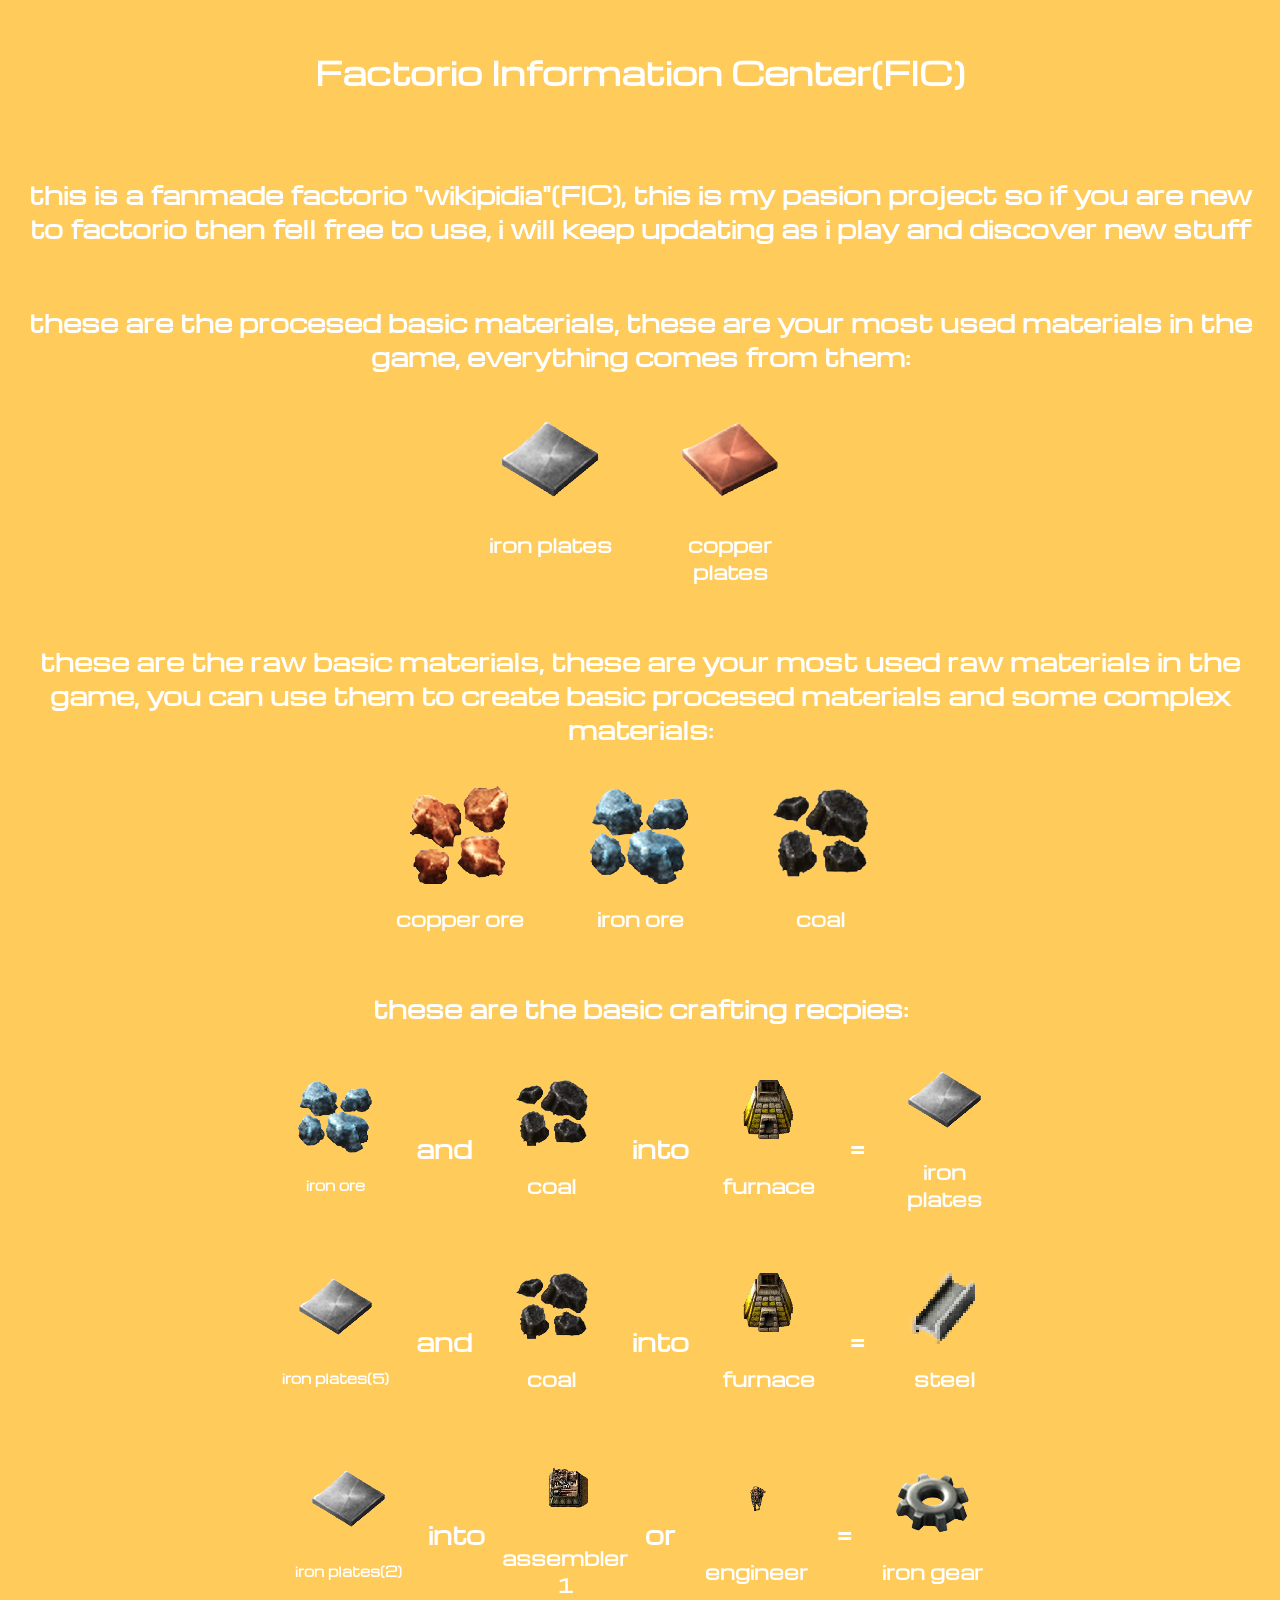
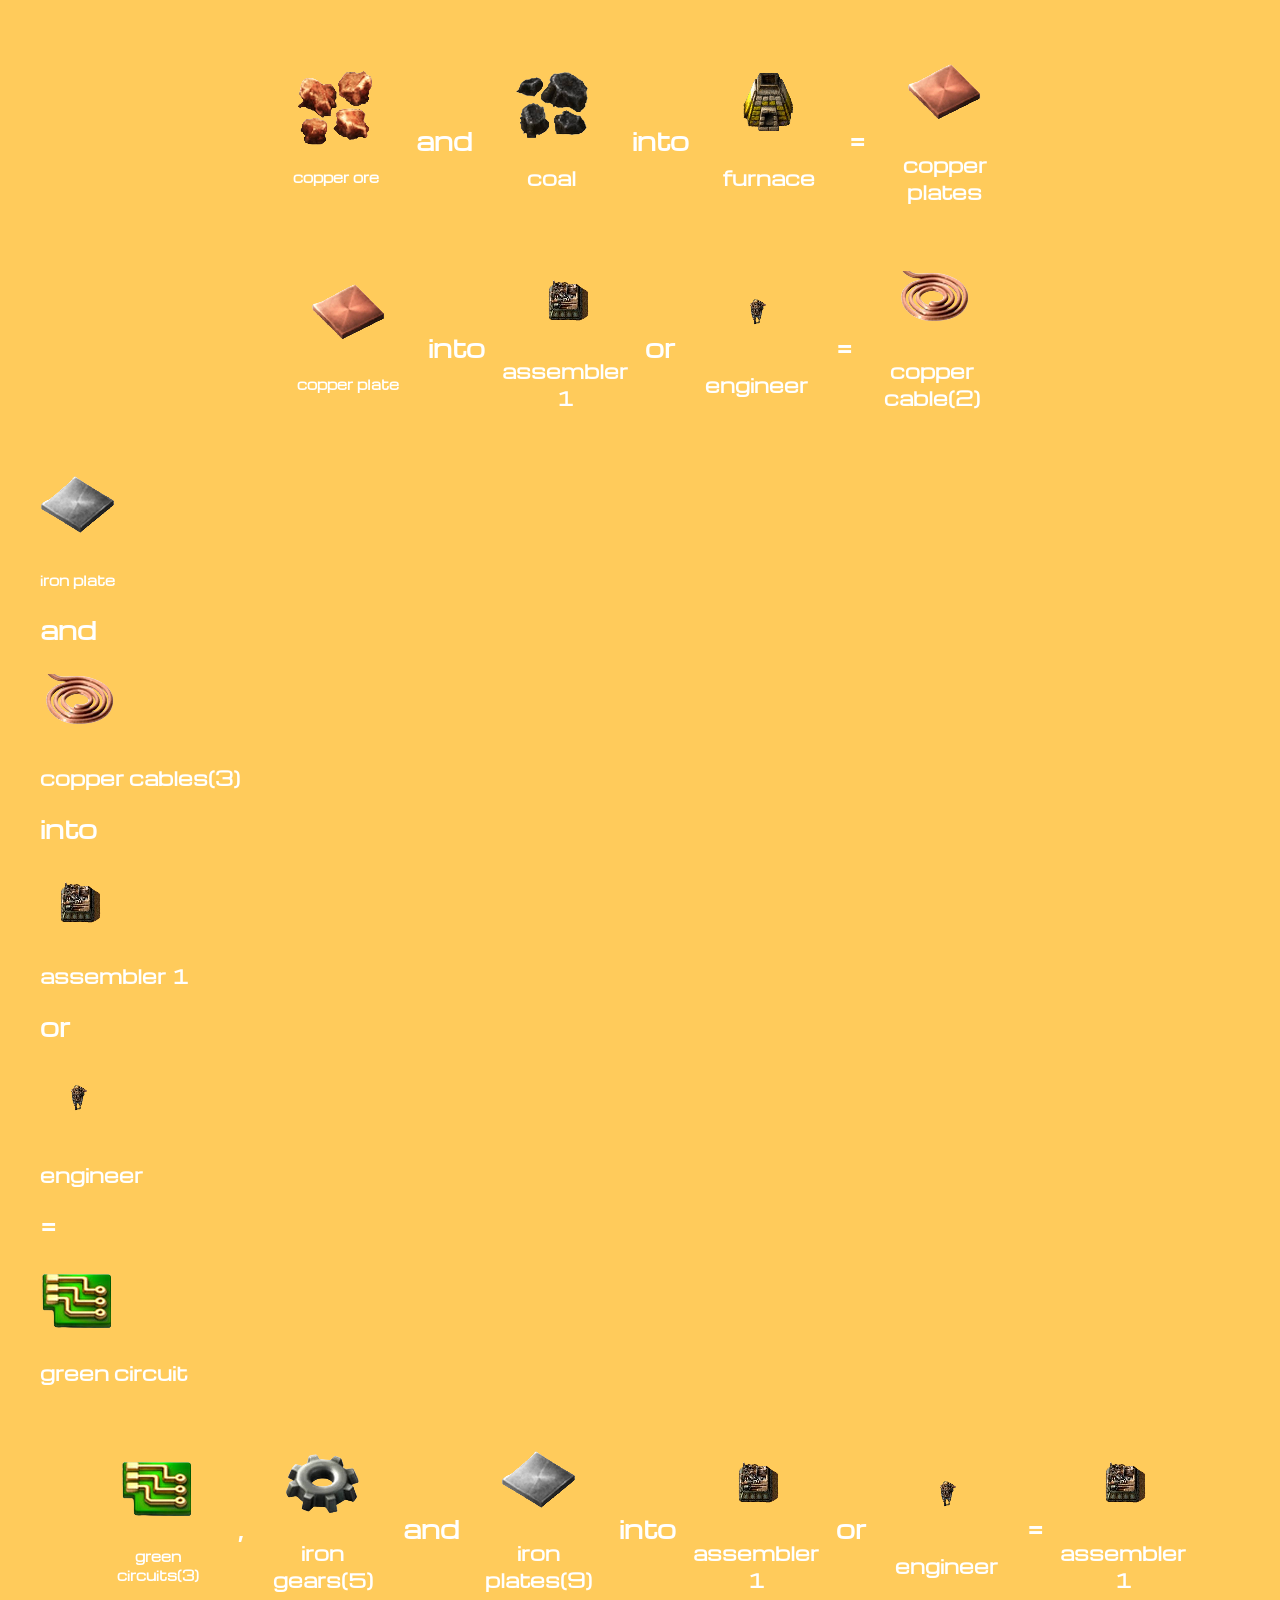
==== index.html @ 9cfd63c2 "V0.1.0 website launch" ====
<!DOCTYPE html>
<html lang="en">
<head>

    <link rel="preconnect" href="https://fonts.googleapis.com">
    <link rel="preconnect" href="https://fonts.gstatic.com" crossorigin>
    <link href="https://fonts.googleapis.com/css2?family=Limelight&family=Michroma&display=swap" rel="stylesheet">

    <meta charset="UTF-8">
    <meta http-equiv="X-UA-Compatible" content="IE=edge">
    <meta name="viewport" content="width=device-width, initial-scale=1.0">
    <title>Factorio Information Center</title>
    <link rel="stylesheet" href="fonts.css">
    <link rel="stylesheet" href="style.css">
</head>
<body class="body">
    <div class="title-wrapper">
        <h1 class="text">Factorio Information Center(FIC)</h1>
    </div>
    <div class="short-description-wrapper">
        <h2 class="text">this is a fanmade factorio "wikipidia"(FIC), this is my pasion project so if you are new to factorio then fell free to use, i will keep updating as i play and discover new stuff</h2>
    </div>

    <div class="the-procesd-basic-resourses-wrapper">
        <h2 class="text-centered">these are the procesed basic materials, these are your most used materials in the game, everything comes from them:</h2>
    </div>

    <div class="procesed-basic-resourses">

        <div class="iron-plate">
            <img src="iron-plate.png" alt="iron-plate" class="image">
            <h3 class="text">iron plates</h3>
        </div>

        <div class="copper-plate">
            <img src="copper-plate.png" alt="copper-plate" class="image">
            <h3 class="text">copper plates</h3>
        </div>
    </div>

    <div class="the-raw-basic-resourses-wrapper">
        <h2 class="text-centered">these are the raw basic materials, these are your most used raw materials in the game, you can use them to create basic procesed materials and some complex materials:</h2>
    </div>

    <div class="raw-basic-resourses">

        <div class="copper-ore">
            <img src="copper-ore.png" alt="copper-ore" class="image">
            <h3 class="text">copper ore</h3>
        </div>

        <div class="iron-ore">
            <img src="iron-ore.png" alt="iron-ore" class="image">
            <h3 class="text">iron ore</h3>
        </div>

        <div class="coal">
            <img src="coal.png" alt="coal" class="image">
            <h3 class="text">coal</h3>
        </div>
    </div>

    <h2 class="text-centered"> these are the basic crafting recpies:</h2>

    <div class="basic-crafting-recepies">

        <div class="iron-plates-recepie">

            <div class="iron-ore">
                <img src="iron-ore.png" alt="iron-ore" class="image-for-crafting">
                <h5 class="text">iron ore</h5>
            </div>

            <h2 class="text">and</h2>

            <div class="coal">
                <img src="coal.png" alt="coal" class="image-for-crafting">
                <h3 class="text">coal</h3>
            </div>

            <h2 class="text">into</h2>

            <div class="furnace">
                <img src="furnace.png" alt="furnace" class="image-for-crafting">
                <h3 class="text">furnace</h3>
            </div>

            <h2 class="text">=</h2>

            <div class="iron-plate">
                <img src="iron-plate.png" alt="iron-plate" class="image-for-crafting">
                <h3 class="text">iron plates</h3>
            </div>

        </div>

        <div class="steel-recepie">

            <div class="iron-plates">
                <img src="iron-plate.png" alt="iron-plates" class="image-for-crafting">
                <h5 class="text">iron plates(5)</h5>
            </div>

            <h2 class="text">and</h2>

            <div class="coal">
                <img src="coal.png" alt="coal" class="image-for-crafting">
                <h3 class="text">coal</h3>
            </div>

            <h2 class="text">into</h2>

            <div class="furnace">
                <img src="furnace.png" alt="furnace" class="image-for-crafting">
                <h3 class="text">furnace</h3>
            </div>

            <h2 class="text">=</h2>

            <div class="steel">
                <img src="Steel.png" alt="steel" class="image-for-crafting">
                <h3 class="text">steel</h3>
            </div>

        </div>

        <div class="iron-gears-recepie">

            <div class="iron-plates">
                <img src="iron-plate.png" alt="iron-plates" class="image-for-crafting">
                <h5 class="text">iron plates(2)</h5>
            </div>

            <h2 class="text">into</h2>

            <div class="assembler_1">
                <img src="assembler_1.png" alt="assembler_1" class="image-for-crafting">
                <h3 class="text">assembler 1</h3>
            </div>

            <h2 class="text">or</h2>

            <div class="engineer">
                <img src="engineer.png" alt="engineer" class="image-for-crafting">
                <h3 class="text">engineer</h3>
            </div>
            

            <h2 class="text">=</h2>

            <div class="iron-gears">
                <img src="iron_gear.png" alt="iron-gears" class="image-for-crafting">
                <h3 class="text">iron gear</h3>
            </div>

        </div>

        <div class="copper-plates-recepie">

            <div class="copper-ore">
                <img src="copper-ore.png" alt="copper-ore" class="image-for-crafting">
                <h5 class="text">copper ore</h5>
            </div>

            <h2 class="text">and</h2>

            <div class="coal">
                <img src="coal.png" alt="coal" class="image-for-crafting">
                <h3 class="text">coal</h3>
            </div>

            <h2 class="text">into</h2>

            <div class="furnace">
                <img src="furnace.png" alt="furnace" class="image-for-crafting">
                <h3 class="text">furnace</h3>
            </div>

            <h2 class="text">=</h2>

            <div class="copper-plate">
                <img src="copper-plate.png" alt="copper-plate" class="image-for-crafting">
                <h3 class="text">copper plates</h3>
            </div>

        </div>

        <div class="copper-cable-recepie">

            <div class="copper-plate">
                <img src="copper-plate.png" alt="copper-plate" class="image-for-crafting">
                <h5 class="text">copper plate</h5>
            </div>

            <h2 class="text">into</h2>

            <div class="assembler_1">
                <img src="assembler_1.png" alt="assembler_1" class="image-for-crafting">
                <h3 class="text">assembler 1</h3>
            </div>

            <h2 class="text">or</h2>

            <div class="engineer">
                <img src="engineer.png" alt="engineer" class="image-for-crafting">
                <h3 class="text">engineer</h3>
            </div>
            

            <h2 class="text">=</h2>

            <div class="coper-cable">
                <img src="copper cable.png" alt="copper-cable" class="image-for-crafting">
                <h3 class="text">copper cable(2)</h3>
            </div>

        </div>

        <div class="green-circuit-recepie">

            <div class="iron-plates">
                <img src="iron-plate.png" alt="iron-plate" class="image-for-crafting">
                <h5 class="text">iron plate</h5>
            </div>

            <h2 class="text">and</h2>

            <div class="copper-cable">
                <img src="copper cable.png" alt="copper-cable" class="image-for-crafting">
                <h3 class="text">copper cables(3)</h3>
            </div>

            <h2 class="text">into</h2>

            <div class="assembler_1">
                <img src="assembler_1.png" alt="assembler_1" class="image-for-crafting">
                <h3 class="text">assembler 1</h3>
            </div>

            <h2 class="text">or</h2>

            <div class="engineer">
                <img src="engineer.png" alt="engineer" class="image-for-crafting">
                <h3 class="text">engineer</h3>
            </div>
            

            <h2 class="text">=</h2>

            <div class="green-circuits">
                <img src="green-circuits.png" alt="green-circuits" class="image-for-crafting">
                <h3 class="text">green circuit</h3>
            </div>

        </div>

        <div class="assembler-recepie">

            <div class="green-circuits">
                <img src="green-circuits.png" alt="green-circuits" class="image-for-crafting">
                <h5 class="text">green circuits(3)</h5>
            </div>

            <h2 class="text">,</h2>

            <div class="iron-gears">
                <img src="iron_gear.png" alt="iron gears" class="image-for-crafting">
                <h3 class="text">iron gears(5)</h3>
            </div>

            <h2 class="text">and</h2>

            <div class="iron-plates">
                <img src="iron-plate.png" alt="iron lates" class="image-for-crafting">
                <h3 class="text">iron plates(9)</h3>
            </div>

            <h2 class="text">into</h2>

            <div class="assembler_1">
                <img src="assembler_1.png" alt="assembler_1" class="image-for-crafting">
                <h3 class="text">assembler 1</h3>
            </div>

            <h2 class="text">or</h2>

            <div class="engineer">
                <img src="engineer.png" alt="engineer" class="image-for-crafting">
                <h3 class="text">engineer</h3>
            </div>
            
            <h2 class="text">=</h2>

            <div class="assembler_1">
                <img src="assembler_1.png" alt="assembler_1" class="image-for-crafting">
                <h3 class="text">assembler 1</h3>
            </div>

        </div>

    </div>
    



    <script src="script.js"></script>
</body>
</html>
<!--    template for image and text
        <div class="">
        <img src="images/.png" alt="" class="image">
        <h3 class="text"></h3>
        </div>

        template for recepie: 
                <div class="-recepie">

            <div class="">
                <img src="" alt="" class="image-for-crafting">
                <h5 class="text"></h5>
            </div>

            <h2 class="text">and</h2>

            <div class="">
                <img src=".png" alt="" class="image-for-crafting">
                <h3 class="text"></h3>
            </div>

            <h2 class="text">into</h2>

            <div class="assembler_1">
                <img src="assembler_1.png" alt="assembler_1" class="image-for-crafting">
                <h3 class="text">assembler 1</h3>
            </div>

            <h2 class="text">or</h2>

            <div class="engineer">
                <img src="engineer.png" alt="engineer" class="image-for-crafting">
                <h3 class="text">engineer</h3>
            </div>
            

            <h2 class="text">=</h2>

            <div class="">
                <img src="" alt="" class="image-for-crafting">
                <h3 class="text"></h3>
            </div>

        </div>
-->


<!--

    for later use:

-->
---- fonts.css ----
.limelight-regular {
    font-family: "Limelight", sans-serif;
    font-weight: 400;
    font-style: normal;
}

.michroma-regular {
    font-family: "Michroma", sans-serif;
    font-weight: 400;
    font-style: normal;
}
---- style.css ----
.body {
    background-color: rgb(255, 203, 91);
    font-family: "Michroma", sans-serif;
}

.text {
    color: white;
}

.text-centered {
    padding: 20px;
    text-align: center;
    margin: 0 auto;
    color: white;
}

.arrow {
    color: white;
}

.title-wrapper {
    padding: 20px;
    text-align: center;
    margin: 0 auto;
}

.short-description-wrapper {
    padding: 20px;
    text-align: center;
    margin: 0 auto;
}

.the-beginings-wrapper {
    padding: 20px;
    text-align: center;
    margin: 0 auto;
}

.procesed-basic-resourses {
    display: flex;      
    flex-wrap: wrap;     
    justify-content: center; 
    gap: 30px;            
    padding: 20px;
    max-width: 1200px;     
    margin: 0 auto;       
}

.procesed-basic-resourses > div {
    display: flex;
    flex-direction: column; 
    align-items: center;  
    text-align: center;   
    width: 150px;           
}

.raw-basic-resourses {
    display: flex;      
    flex-wrap: wrap;     
    justify-content: center; 
    gap: 30px;            
    padding: 20px;
    max-width: 1200px;     
    margin: 0 auto;       
}

.raw-basic-resourses > div {
    display: flex;
    flex-direction: column; 
    align-items: center;  
    text-align: center;   
    width: 150px;           
}

.basic-crafting-recepies {
    display: flex;      
    flex-direction: column;  
    gap: 40px;              
    padding: 20px;
    max-width: 1200px;     
    margin: 0 auto; 
}

.iron-plates-recepie, 
.steel-recepie,
.assembler-recepie,
.copper-plates-recepie,
.iron-gears-recepie,
.copper-cable-recepie {
    display: flex;
    flex-direction: row;  
    flex-wrap: wrap;       
    align-items: center;
    justify-content: center;
    gap: 20px;
    width: 100%;            
}

.iron-plates-recepie > div,
.steel-recepie > div,
.assembler-recepie > div,
.copper-plates-recepie  > div,
.iron-gears-recepie > div,
.copper-cable-recepie > div {
    display: flex;
    flex-direction: column; 
    align-items: center;    
    text-align: center;   
    width: 120px;           
}

.image {
    width: 100px;
    height: 100px;
    object-fit: contain;
    image-rendering: pixelated; 
    image-rendering: crisp-edges; 
}

.image-for-crafting {
    width: 75px;
    height: 75px;
    object-fit: contain;
    image-rendering: pixelated; 
    image-rendering: crisp-edges; 
}
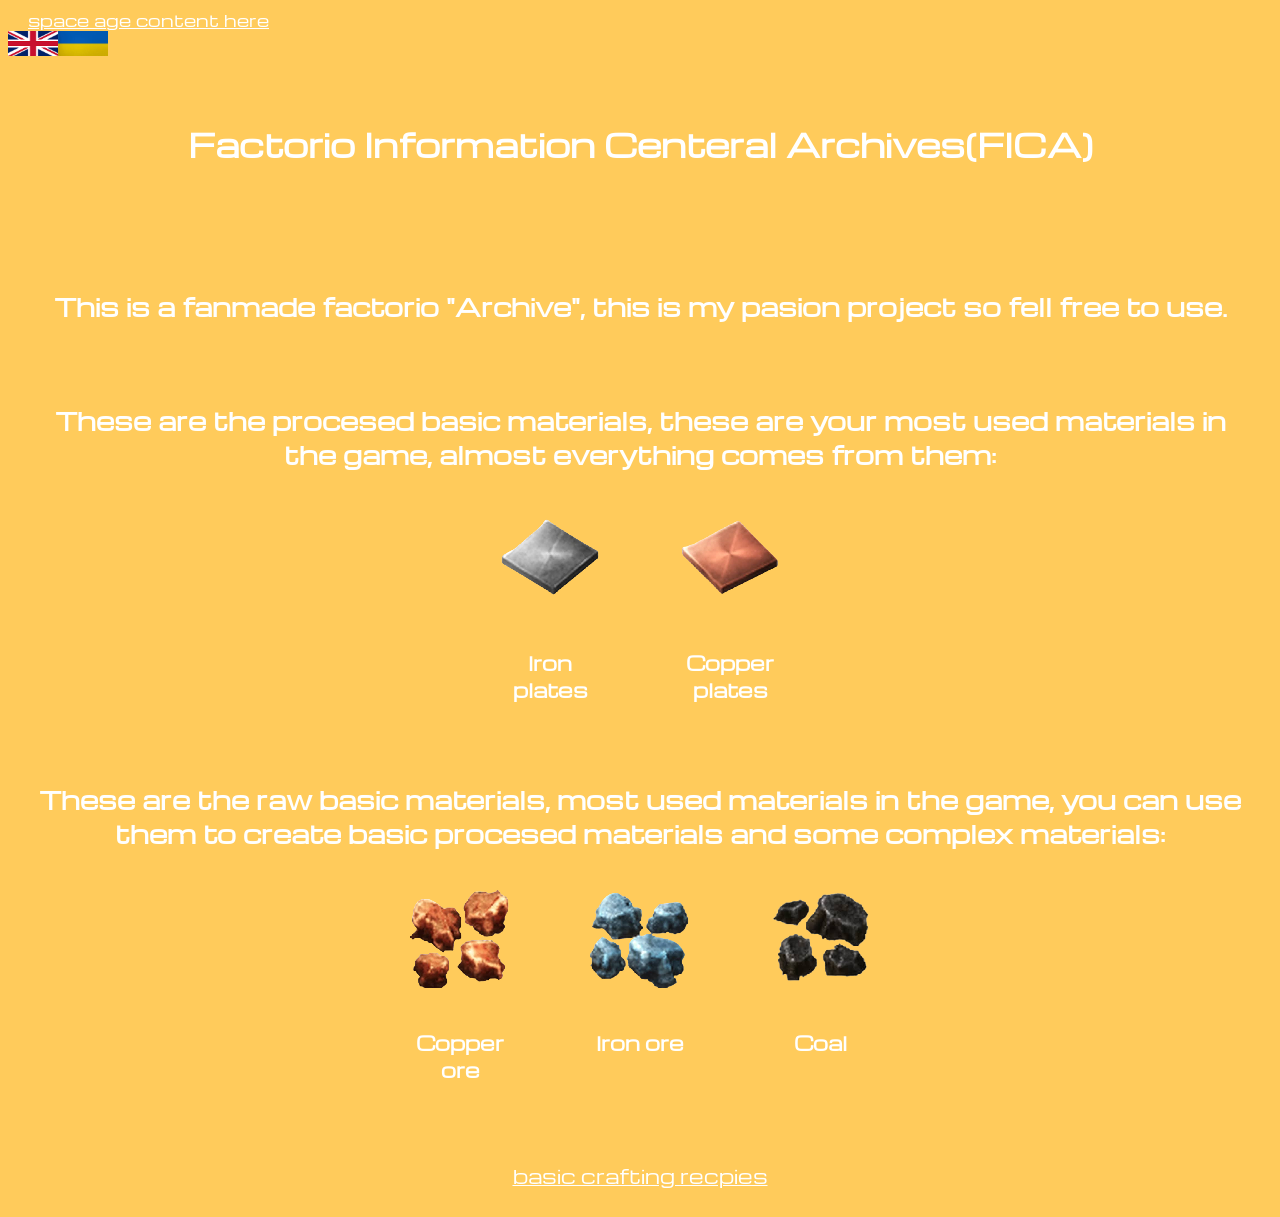
==== commit f5b49fed: "V0.3.0 added full ukranian localization and made the ukranian html versions come back to ukranian.ht" ====
--- a/index.html
+++ b/index.html
@@ -2,6 +2,8 @@
 <html lang="en">
 <head>
 
+
+
     <link rel="preconnect" href="https://fonts.googleapis.com">
     <link rel="preconnect" href="https://fonts.gstatic.com" crossorigin>
     <link href="https://fonts.googleapis.com/css2?family=Limelight&family=Michroma&display=swap" rel="stylesheet">
@@ -9,296 +11,74 @@
     <meta charset="UTF-8">
     <meta http-equiv="X-UA-Compatible" content="IE=edge">
     <meta name="viewport" content="width=device-width, initial-scale=1.0">
-    <title>Factorio Information Center</title>
+    <title>FICA</title>
     <link rel="stylesheet" href="fonts.css">
     <link rel="stylesheet" href="style.css">
 </head>
 <body class="body">
+
+    <div class="space-age">
+        <a href="space-age.html" class="text">space age content here</a>
+    <div>
+
+    <div class="lang-changer">
+        <a href="index.html"><img src="united-kingdom-flag.jpeg" alt="english" class="english"></a><a href="ukranian.html"><img src="ukraine_flag.jpeg" alt="українська" class="ukranian"></a>
+    </div>
+    
+
     <div class="title-wrapper">
-        <h1 class="text">Factorio Information Center(FIC)</h1>
-    </div>
+        <h1 class="text">Factorio Information Centeral Archives(FICA)</h1>
+    </div>
+
+
     <div class="short-description-wrapper">
-        <h2 class="text">this is a fanmade factorio "wikipidia"(FIC), this is my pasion project so if you are new to factorio then fell free to use, i will keep updating as i play and discover new stuff</h2>
+        <h2 class="text">This is a fanmade factorio "Archive", this is my pasion project so fell free to use.</h2>
     </div>
 
     <div class="the-procesd-basic-resourses-wrapper">
-        <h2 class="text-centered">these are the procesed basic materials, these are your most used materials in the game, everything comes from them:</h2>
+        <h2 class="text-centered">These are the procesed basic materials, these are your most used materials in the game, almost everything  comes from them:</h2>
     </div>
 
     <div class="procesed-basic-resourses">
 
         <div class="iron-plate">
             <img src="iron-plate.png" alt="iron-plate" class="image">
-            <h3 class="text">iron plates</h3>
+            <h3 class="text">Iron plates</h3>
         </div>
 
         <div class="copper-plate">
             <img src="copper-plate.png" alt="copper-plate" class="image">
-            <h3 class="text">copper plates</h3>
+            <h3 class="text">Copper plates</h3>
         </div>
     </div>
 
     <div class="the-raw-basic-resourses-wrapper">
-        <h2 class="text-centered">these are the raw basic materials, these are your most used raw materials in the game, you can use them to create basic procesed materials and some complex materials:</h2>
+        <h2 class="text-centered">These are the raw basic materials, most used materials in the game, you can use them to create basic procesed materials and some complex materials:</h2>
     </div>
 
     <div class="raw-basic-resourses">
 
         <div class="copper-ore">
             <img src="copper-ore.png" alt="copper-ore" class="image">
-            <h3 class="text">copper ore</h3>
+            <h3 class="text">Copper ore</h3>
         </div>
 
         <div class="iron-ore">
             <img src="iron-ore.png" alt="iron-ore" class="image">
-            <h3 class="text">iron ore</h3>
+            <h3 class="text">Iron ore</h3>
         </div>
 
         <div class="coal">
             <img src="coal.png" alt="coal" class="image">
-            <h3 class="text">coal</h3>
-        </div>
-    </div>
-
-    <h2 class="text-centered"> these are the basic crafting recpies:</h2>
-
-    <div class="basic-crafting-recepies">
-
-        <div class="iron-plates-recepie">
-
-            <div class="iron-ore">
-                <img src="iron-ore.png" alt="iron-ore" class="image-for-crafting">
-                <h5 class="text">iron ore</h5>
-            </div>
-
-            <h2 class="text">and</h2>
-
-            <div class="coal">
-                <img src="coal.png" alt="coal" class="image-for-crafting">
-                <h3 class="text">coal</h3>
-            </div>
-
-            <h2 class="text">into</h2>
-
-            <div class="furnace">
-                <img src="furnace.png" alt="furnace" class="image-for-crafting">
-                <h3 class="text">furnace</h3>
-            </div>
-
-            <h2 class="text">=</h2>
-
-            <div class="iron-plate">
-                <img src="iron-plate.png" alt="iron-plate" class="image-for-crafting">
-                <h3 class="text">iron plates</h3>
-            </div>
-
-        </div>
-
-        <div class="steel-recepie">
-
-            <div class="iron-plates">
-                <img src="iron-plate.png" alt="iron-plates" class="image-for-crafting">
-                <h5 class="text">iron plates(5)</h5>
-            </div>
-
-            <h2 class="text">and</h2>
-
-            <div class="coal">
-                <img src="coal.png" alt="coal" class="image-for-crafting">
-                <h3 class="text">coal</h3>
-            </div>
-
-            <h2 class="text">into</h2>
-
-            <div class="furnace">
-                <img src="furnace.png" alt="furnace" class="image-for-crafting">
-                <h3 class="text">furnace</h3>
-            </div>
-
-            <h2 class="text">=</h2>
-
-            <div class="steel">
-                <img src="Steel.png" alt="steel" class="image-for-crafting">
-                <h3 class="text">steel</h3>
-            </div>
-
-        </div>
-
-        <div class="iron-gears-recepie">
-
-            <div class="iron-plates">
-                <img src="iron-plate.png" alt="iron-plates" class="image-for-crafting">
-                <h5 class="text">iron plates(2)</h5>
-            </div>
-
-            <h2 class="text">into</h2>
-
-            <div class="assembler_1">
-                <img src="assembler_1.png" alt="assembler_1" class="image-for-crafting">
-                <h3 class="text">assembler 1</h3>
-            </div>
-
-            <h2 class="text">or</h2>
-
-            <div class="engineer">
-                <img src="engineer.png" alt="engineer" class="image-for-crafting">
-                <h3 class="text">engineer</h3>
-            </div>
-            
-
-            <h2 class="text">=</h2>
-
-            <div class="iron-gears">
-                <img src="iron_gear.png" alt="iron-gears" class="image-for-crafting">
-                <h3 class="text">iron gear</h3>
-            </div>
-
-        </div>
-
-        <div class="copper-plates-recepie">
-
-            <div class="copper-ore">
-                <img src="copper-ore.png" alt="copper-ore" class="image-for-crafting">
-                <h5 class="text">copper ore</h5>
-            </div>
-
-            <h2 class="text">and</h2>
-
-            <div class="coal">
-                <img src="coal.png" alt="coal" class="image-for-crafting">
-                <h3 class="text">coal</h3>
-            </div>
-
-            <h2 class="text">into</h2>
-
-            <div class="furnace">
-                <img src="furnace.png" alt="furnace" class="image-for-crafting">
-                <h3 class="text">furnace</h3>
-            </div>
-
-            <h2 class="text">=</h2>
-
-            <div class="copper-plate">
-                <img src="copper-plate.png" alt="copper-plate" class="image-for-crafting">
-                <h3 class="text">copper plates</h3>
-            </div>
-
-        </div>
-
-        <div class="copper-cable-recepie">
-
-            <div class="copper-plate">
-                <img src="copper-plate.png" alt="copper-plate" class="image-for-crafting">
-                <h5 class="text">copper plate</h5>
-            </div>
-
-            <h2 class="text">into</h2>
-
-            <div class="assembler_1">
-                <img src="assembler_1.png" alt="assembler_1" class="image-for-crafting">
-                <h3 class="text">assembler 1</h3>
-            </div>
-
-            <h2 class="text">or</h2>
-
-            <div class="engineer">
-                <img src="engineer.png" alt="engineer" class="image-for-crafting">
-                <h3 class="text">engineer</h3>
-            </div>
-            
-
-            <h2 class="text">=</h2>
-
-            <div class="coper-cable">
-                <img src="copper cable.png" alt="copper-cable" class="image-for-crafting">
-                <h3 class="text">copper cable(2)</h3>
-            </div>
-
-        </div>
-
-        <div class="green-circuit-recepie">
-
-            <div class="iron-plates">
-                <img src="iron-plate.png" alt="iron-plate" class="image-for-crafting">
-                <h5 class="text">iron plate</h5>
-            </div>
-
-            <h2 class="text">and</h2>
-
-            <div class="copper-cable">
-                <img src="copper cable.png" alt="copper-cable" class="image-for-crafting">
-                <h3 class="text">copper cables(3)</h3>
-            </div>
-
-            <h2 class="text">into</h2>
-
-            <div class="assembler_1">
-                <img src="assembler_1.png" alt="assembler_1" class="image-for-crafting">
-                <h3 class="text">assembler 1</h3>
-            </div>
-
-            <h2 class="text">or</h2>
-
-            <div class="engineer">
-                <img src="engineer.png" alt="engineer" class="image-for-crafting">
-                <h3 class="text">engineer</h3>
-            </div>
-            
-
-            <h2 class="text">=</h2>
-
-            <div class="green-circuits">
-                <img src="green-circuits.png" alt="green-circuits" class="image-for-crafting">
-                <h3 class="text">green circuit</h3>
-            </div>
-
-        </div>
-
-        <div class="assembler-recepie">
-
-            <div class="green-circuits">
-                <img src="green-circuits.png" alt="green-circuits" class="image-for-crafting">
-                <h5 class="text">green circuits(3)</h5>
-            </div>
-
-            <h2 class="text">,</h2>
-
-            <div class="iron-gears">
-                <img src="iron_gear.png" alt="iron gears" class="image-for-crafting">
-                <h3 class="text">iron gears(5)</h3>
-            </div>
-
-            <h2 class="text">and</h2>
-
-            <div class="iron-plates">
-                <img src="iron-plate.png" alt="iron lates" class="image-for-crafting">
-                <h3 class="text">iron plates(9)</h3>
-            </div>
-
-            <h2 class="text">into</h2>
-
-            <div class="assembler_1">
-                <img src="assembler_1.png" alt="assembler_1" class="image-for-crafting">
-                <h3 class="text">assembler 1</h3>
-            </div>
-
-            <h2 class="text">or</h2>
-
-            <div class="engineer">
-                <img src="engineer.png" alt="engineer" class="image-for-crafting">
-                <h3 class="text">engineer</h3>
-            </div>
-            
-            <h2 class="text">=</h2>
-
-            <div class="assembler_1">
-                <img src="assembler_1.png" alt="assembler_1" class="image-for-crafting">
-                <h3 class="text">assembler 1</h3>
-            </div>
-
-        </div>
-
-    </div>
+            <h3 class="text">Coal</h3>
+        </div>
+    </div>
+
+
+    <div class="text-centered-big">
+        <a href="basic-crafting-recepies.html" class="text" >basic crafting recpies</a>
+    </div>
+
     
 
 
@@ -357,4 +137,242 @@
 
     for later use:
 
+        <div class="basic-crafting-recepies">
+
+        <div class="iron-plates-recepie">
+
+            <div class="iron-ore">
+                <img src="iron-ore.png" alt="iron-ore" class="image-for-crafting">
+                <h5 class="text">iron ore</h5>
+            </div>
+
+            <h2 class="text">and</h2>
+
+            <div class="coal">
+                <img src="coal.png" alt="coal" class="image-for-crafting">
+                <h3 class="text">coal</h3>
+            </div>
+
+            <h2 class="text">into</h2>
+
+            <div class="furnace">
+                <img src="furnace.png" alt="furnace" class="image-for-crafting">
+                <h3 class="text">furnace</h3>
+            </div>
+
+            <h2 class="text">=</h2>
+
+            <div class="iron-plate">
+                <img src="iron-plate.png" alt="iron-plate" class="image-for-crafting">
+                <h3 class="text">iron plates</h3>
+            </div>
+
+        </div>
+
+        <div class="steel-recepie">
+
+            <div class="iron-plates">
+                <img src="iron-plate.png" alt="iron-plates" class="image-for-crafting">
+                <h5 class="text">iron plates(5)</h5>
+            </div>
+
+            <h2 class="text">and</h2>
+
+            <div class="coal">
+                <img src="coal.png" alt="coal" class="image-for-crafting">
+                <h3 class="text">coal</h3>
+            </div>
+
+            <h2 class="text">into</h2>
+
+            <div class="furnace">
+                <img src="furnace.png" alt="furnace" class="image-for-crafting">
+                <h3 class="text">furnace</h3>
+            </div>
+
+            <h2 class="text">=</h2>
+
+            <div class="steel">
+                <img src="Steel.png" alt="steel" class="image-for-crafting">
+                <h3 class="text">steel</h3>
+            </div>
+
+        </div>
+
+        <div class="iron-gears-recepie">
+
+            <div class="iron-plates">
+                <img src="iron-plate.png" alt="iron-plates" class="image-for-crafting">
+                <h5 class="text">iron plates(2)</h5>
+            </div>
+
+            <h2 class="text">into</h2>
+
+            <div class="assembler_1">
+                <img src="assembler_1.png" alt="assembler_1" class="image-for-crafting">
+                <h3 class="text">assembler 1</h3>
+            </div>
+
+            <h2 class="text">or</h2>
+
+            <div class="engineer">
+                <img src="engineer.png" alt="engineer" class="image-for-crafting">
+                <h3 class="text">engineer</h3>
+            </div>
+            
+
+            <h2 class="text">=</h2>
+
+            <div class="iron-gears">
+                <img src="iron_gear.png" alt="iron-gears" class="image-for-crafting">
+                <h3 class="text">iron gear</h3>
+            </div>
+
+        </div>
+
+        <div class="copper-plates-recepie">
+
+            <div class="copper-ore">
+                <img src="copper-ore.png" alt="copper-ore" class="image-for-crafting">
+                <h5 class="text">copper ore</h5>
+            </div>
+
+            <h2 class="text">and</h2>
+
+            <div class="coal">
+                <img src="coal.png" alt="coal" class="image-for-crafting">
+                <h3 class="text">coal</h3>
+            </div>
+
+            <h2 class="text">into</h2>
+
+            <div class="furnace">
+                <img src="furnace.png" alt="furnace" class="image-for-crafting">
+                <h3 class="text">furnace</h3>
+            </div>
+
+            <h2 class="text">=</h2>
+
+            <div class="copper-plate">
+                <img src="copper-plate.png" alt="copper-plate" class="image-for-crafting">
+                <h3 class="text">copper plates</h3>
+            </div>
+
+        </div>
+
+        <div class="copper-cable-recepie">
+
+            <div class="copper-plate">
+                <img src="copper-plate.png" alt="copper-plate" class="image-for-crafting">
+                <h5 class="text">copper plate</h5>
+            </div>
+
+            <h2 class="text">into</h2>
+
+            <div class="assembler_1">
+                <img src="assembler_1.png" alt="assembler_1" class="image-for-crafting">
+                <h3 class="text">assembler 1</h3>
+            </div>
+
+            <h2 class="text">or</h2>
+
+            <div class="engineer">
+                <img src="engineer.png" alt="engineer" class="image-for-crafting">
+                <h3 class="text">engineer</h3>
+            </div>
+            
+
+            <h2 class="text">=</h2>
+
+            <div class="coper-cable">
+                <img src="copper cable.png" alt="copper-cable" class="image-for-crafting">
+                <h3 class="text">copper cable(2)</h3>
+            </div>
+
+        </div>
+
+        <div class="green-circuit-recepie">
+
+            <div class="iron-plates">
+                <img src="iron-plate.png" alt="iron-plate" class="image-for-crafting">
+                <h5 class="text">iron plate</h5>
+            </div>
+
+            <h2 class="text">and</h2>
+
+            <div class="copper-cable">
+                <img src="copper cable.png" alt="copper-cable" class="image-for-crafting">
+                <h3 class="text">copper cables(3)</h3>
+            </div>
+
+            <h2 class="text">into</h2>
+
+            <div class="assembler_1">
+                <img src="assembler_1.png" alt="assembler_1" class="image-for-crafting">
+                <h3 class="text">assembler 1</h3>
+            </div>
+
+            <h2 class="text">or</h2>
+
+            <div class="engineer">
+                <img src="engineer.png" alt="engineer" class="image-for-crafting">
+                <h3 class="text">engineer</h3>
+            </div>
+            
+
+            <h2 class="text">=</h2>
+
+            <div class="green-circuits">
+                <img src="green-circuits.png" alt="green-circuits" class="image-for-crafting">
+                <h3 class="text">green circuit</h3>
+            </div>
+
+        </div>
+
+        <div class="assembler-recepie">
+
+            <div class="green-circuits">
+                <img src="green-circuits.png" alt="green-circuits" class="image-for-crafting">
+                <h5 class="text">green circuits(3)</h5>
+            </div>
+
+            <h2 class="text">,</h2>
+
+            <div class="iron-gears">
+                <img src="iron_gear.png" alt="iron gears" class="image-for-crafting">
+                <h3 class="text">iron gears(5)</h3>
+            </div>
+
+            <h2 class="text">and</h2>
+
+            <div class="iron-plates">
+                <img src="iron-plate.png" alt="iron lates" class="image-for-crafting">
+                <h3 class="text">iron plates(9)</h3>
+            </div>
+
+            <h2 class="text">into</h2>
+
+            <div class="assembler_1">
+                <img src="assembler_1.png" alt="assembler_1" class="image-for-crafting">
+                <h3 class="text">assembler 1</h3>
+            </div>
+
+            <h2 class="text">or</h2>
+
+            <div class="engineer">
+                <img src="engineer.png" alt="engineer" class="image-for-crafting">
+                <h3 class="text">engineer</h3>
+            </div>
+            
+            <h2 class="text">=</h2>
+
+            <div class="assembler_1">
+                <img src="assembler_1.png" alt="assembler_1" class="image-for-crafting">
+                <h3 class="text">assembler 1</h3>
+            </div>
+
+        </div>
+
+    </div>
+
 -->
--- a/style.css
+++ b/style.css
@@ -4,6 +4,7 @@
 }
 
 .text {
+    padding: 20px;
     color: white;
 }
 
@@ -14,8 +15,40 @@
     color: white;
 }
 
-.arrow {
+.text-left {
     color: white;
+    text-align: left;
+    margin: 0px;
+    padding: 20px;
+}
+
+.text-centered-big {
+    padding: 20px;
+
+    text-align: center;
+    margin: 0 auto;
+
+    color: white;
+
+    font-size: larger;
+}
+
+.space-age {
+    margin: 0px;
+}
+
+.lang-changer {
+    margin: 0px;
+}
+
+.ukranian {
+    width: 50px;
+    height: 25px;
+}
+
+.english {
+    width: 50px;
+    height: 25px;
 }
 
 .title-wrapper {
@@ -86,7 +119,8 @@
 .assembler-recepie,
 .copper-plates-recepie,
 .iron-gears-recepie,
-.copper-cable-recepie {
+.copper-cable-recepie,
+.green-circuit-recepie {
     display: flex;
     flex-direction: row;  
     flex-wrap: wrap;       
@@ -101,12 +135,13 @@
 .assembler-recepie > div,
 .copper-plates-recepie  > div,
 .iron-gears-recepie > div,
-.copper-cable-recepie > div {
+.copper-cable-recepie > div,
+.green-circuit-recepie > div {
     display: flex;
     flex-direction: column; 
     align-items: center;    
     text-align: center;   
-    width: 120px;           
+    width: 100px;           
 }
 
 .image {
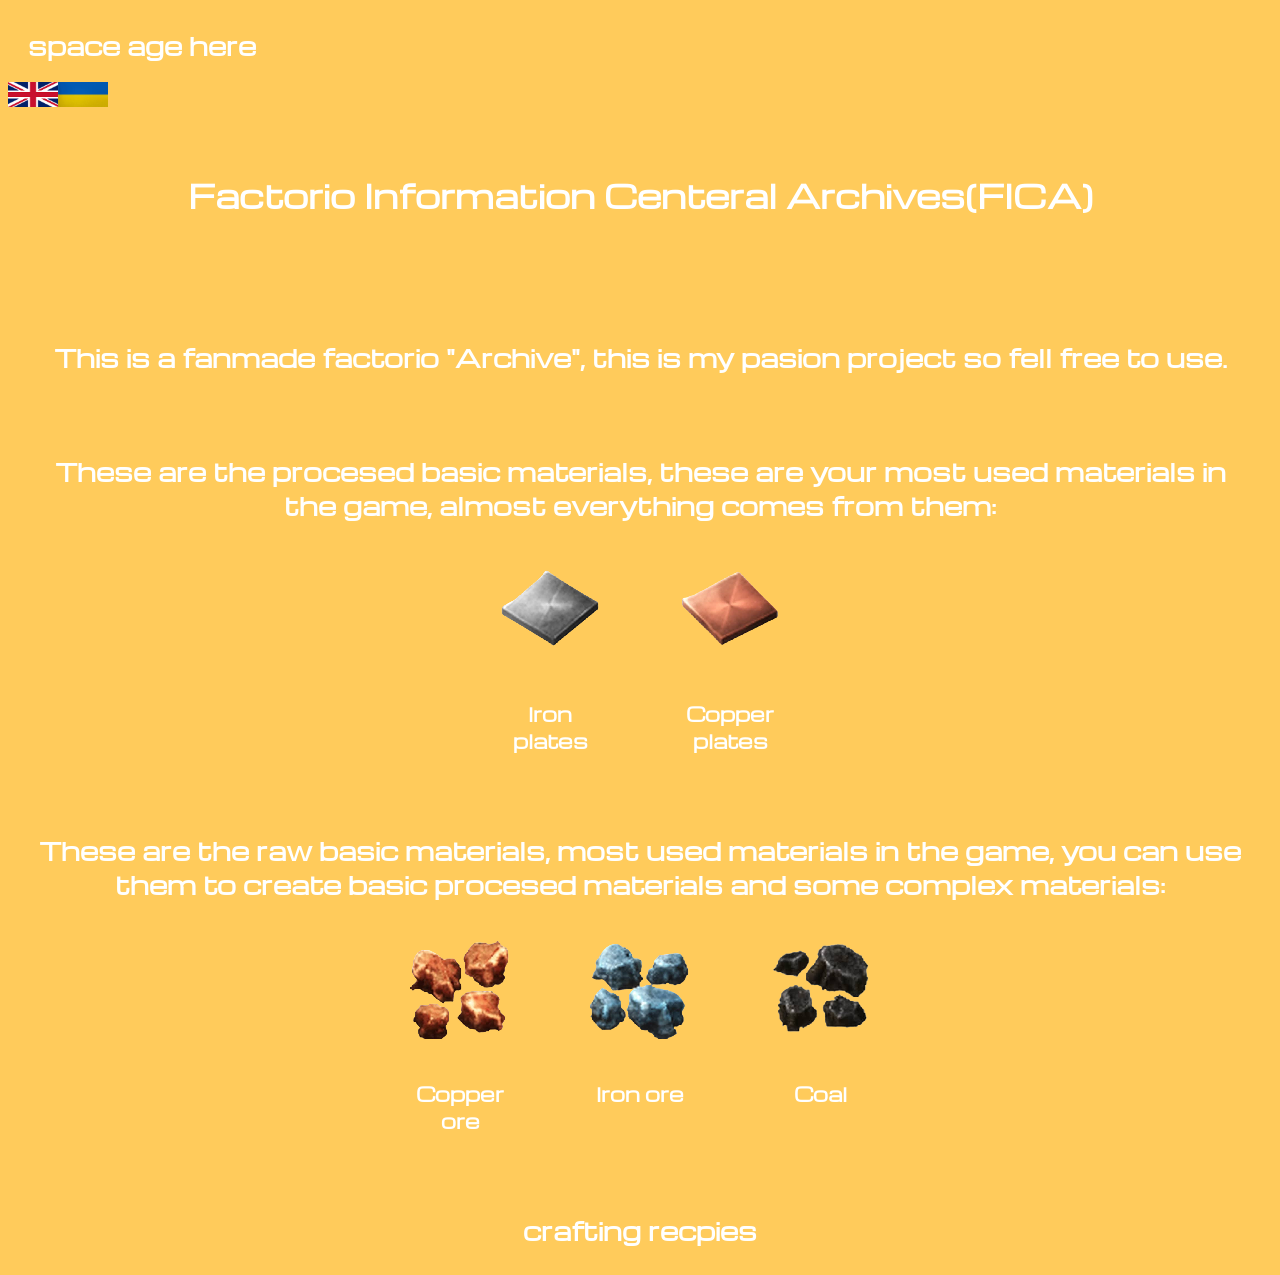
==== commit e2ffa8cb: "V0.4.0 changed the basic-recepie.html to crafting-recepies. html and made the buttons to go back and" ====
--- a/index.html
+++ b/index.html
@@ -14,14 +14,17 @@
     <title>FICA</title>
     <link rel="stylesheet" href="fonts.css">
     <link rel="stylesheet" href="style.css">
+    <link rel="stylesheet" href="text.css">
+
+
 </head>
 <body class="body">
 
-    <div class="space-age">
-        <a href="space-age.html" class="text">space age content here</a>
+    <a href="space-age.html" class="back-nextpage-btn">
+        <h2 class="text-left">space age here</h2>
+    </a>
+
     <div>
-
-    <div class="lang-changer">
         <a href="index.html"><img src="united-kingdom-flag.jpeg" alt="english" class="english"></a><a href="ukranian.html"><img src="ukraine_flag.jpeg" alt="українська" class="ukranian"></a>
     </div>
     
@@ -75,9 +78,9 @@
     </div>
 
 
-    <div class="text-centered-big">
-        <a href="basic-crafting-recepies.html" class="text" >basic crafting recpies</a>
-    </div>
+    <a href="crafting-recepies.html" class="back-nextpage-btn">
+        <h2 class="text-centered">crafting recpies</h2>
+    </a>
 
     
 
@@ -137,13 +140,48 @@
 
     for later use:
 
+
+
         <div class="basic-crafting-recepies">
 
-        <div class="iron-plates-recepie">
-
-            <div class="iron-ore">
-                <img src="iron-ore.png" alt="iron-ore" class="image-for-crafting">
-                <h5 class="text">iron ore</h5>
+        
+
+        <div class="iron-gears-recepie">
+
+            <div class="iron-plates">
+                <img src="iron-plate.png" alt="iron-plates" class="image-for-crafting">
+                <h5 class="text">iron plates(2)</h5>
+            </div>
+
+            <h2 class="text">into</h2>
+
+            <div class="assembler_1">
+                <img src="assembler_1.png" alt="assembler_1" class="image-for-crafting">
+                <h3 class="text">assembler 1</h3>
+            </div>
+
+            <h2 class="text">or</h2>
+
+            <div class="engineer">
+                <img src="engineer.png" alt="engineer" class="image-for-crafting">
+                <h3 class="text">engineer</h3>
+            </div>
+            
+
+            <h2 class="text">=</h2>
+
+            <div class="iron-gears">
+                <img src="iron_gear.png" alt="iron-gears" class="image-for-crafting">
+                <h3 class="text">iron gear</h3>
+            </div>
+
+        </div>
+
+        <div class="copper-plates-recepie">
+
+            <div class="copper-ore">
+                <img src="copper-ore.png" alt="copper-ore" class="image-for-crafting">
+                <h5 class="text">copper ore</h5>
             </div>
 
             <h2 class="text">and</h2>
@@ -162,97 +200,6 @@
 
             <h2 class="text">=</h2>
 
-            <div class="iron-plate">
-                <img src="iron-plate.png" alt="iron-plate" class="image-for-crafting">
-                <h3 class="text">iron plates</h3>
-            </div>
-
-        </div>
-
-        <div class="steel-recepie">
-
-            <div class="iron-plates">
-                <img src="iron-plate.png" alt="iron-plates" class="image-for-crafting">
-                <h5 class="text">iron plates(5)</h5>
-            </div>
-
-            <h2 class="text">and</h2>
-
-            <div class="coal">
-                <img src="coal.png" alt="coal" class="image-for-crafting">
-                <h3 class="text">coal</h3>
-            </div>
-
-            <h2 class="text">into</h2>
-
-            <div class="furnace">
-                <img src="furnace.png" alt="furnace" class="image-for-crafting">
-                <h3 class="text">furnace</h3>
-            </div>
-
-            <h2 class="text">=</h2>
-
-            <div class="steel">
-                <img src="Steel.png" alt="steel" class="image-for-crafting">
-                <h3 class="text">steel</h3>
-            </div>
-
-        </div>
-
-        <div class="iron-gears-recepie">
-
-            <div class="iron-plates">
-                <img src="iron-plate.png" alt="iron-plates" class="image-for-crafting">
-                <h5 class="text">iron plates(2)</h5>
-            </div>
-
-            <h2 class="text">into</h2>
-
-            <div class="assembler_1">
-                <img src="assembler_1.png" alt="assembler_1" class="image-for-crafting">
-                <h3 class="text">assembler 1</h3>
-            </div>
-
-            <h2 class="text">or</h2>
-
-            <div class="engineer">
-                <img src="engineer.png" alt="engineer" class="image-for-crafting">
-                <h3 class="text">engineer</h3>
-            </div>
-            
-
-            <h2 class="text">=</h2>
-
-            <div class="iron-gears">
-                <img src="iron_gear.png" alt="iron-gears" class="image-for-crafting">
-                <h3 class="text">iron gear</h3>
-            </div>
-
-        </div>
-
-        <div class="copper-plates-recepie">
-
-            <div class="copper-ore">
-                <img src="copper-ore.png" alt="copper-ore" class="image-for-crafting">
-                <h5 class="text">copper ore</h5>
-            </div>
-
-            <h2 class="text">and</h2>
-
-            <div class="coal">
-                <img src="coal.png" alt="coal" class="image-for-crafting">
-                <h3 class="text">coal</h3>
-            </div>
-
-            <h2 class="text">into</h2>
-
-            <div class="furnace">
-                <img src="furnace.png" alt="furnace" class="image-for-crafting">
-                <h3 class="text">furnace</h3>
-            </div>
-
-            <h2 class="text">=</h2>
-
             <div class="copper-plate">
                 <img src="copper-plate.png" alt="copper-plate" class="image-for-crafting">
                 <h3 class="text">copper plates</h3>
@@ -375,4 +322,7 @@
 
     </div>
 
+
+
+
 -->
--- a/style.css
+++ b/style.css
@@ -1,44 +1,6 @@
 .body {
     background-color: rgb(255, 203, 91);
     font-family: "Michroma", sans-serif;
-}
-
-.text {
-    padding: 20px;
-    color: white;
-}
-
-.text-centered {
-    padding: 20px;
-    text-align: center;
-    margin: 0 auto;
-    color: white;
-}
-
-.text-left {
-    color: white;
-    text-align: left;
-    margin: 0px;
-    padding: 20px;
-}
-
-.text-centered-big {
-    padding: 20px;
-
-    text-align: center;
-    margin: 0 auto;
-
-    color: white;
-
-    font-size: larger;
-}
-
-.space-age {
-    margin: 0px;
-}
-
-.lang-changer {
-    margin: 0px;
 }
 
 .ukranian {
--- a/text.css
+++ b/text.css
@@ -0,0 +1,33 @@
+.back-nextpage-btn {
+    color: rgb(255, 203, 91);
+}
+
+.text {
+    padding: 20px;
+    color: white;
+}
+
+.text-centered {
+    padding: 20px;
+    text-align: center;
+    margin: 0 auto;
+    color: white;
+}
+
+.text-left {
+    color: white;
+    text-align: left;
+    margin: 0px;
+    padding: 20px;
+}
+
+.text-centered-big {
+    padding: 20px;
+
+    text-align: center;
+    margin: 0 auto;
+
+    color: white;
+
+    font-size: larger;
+}
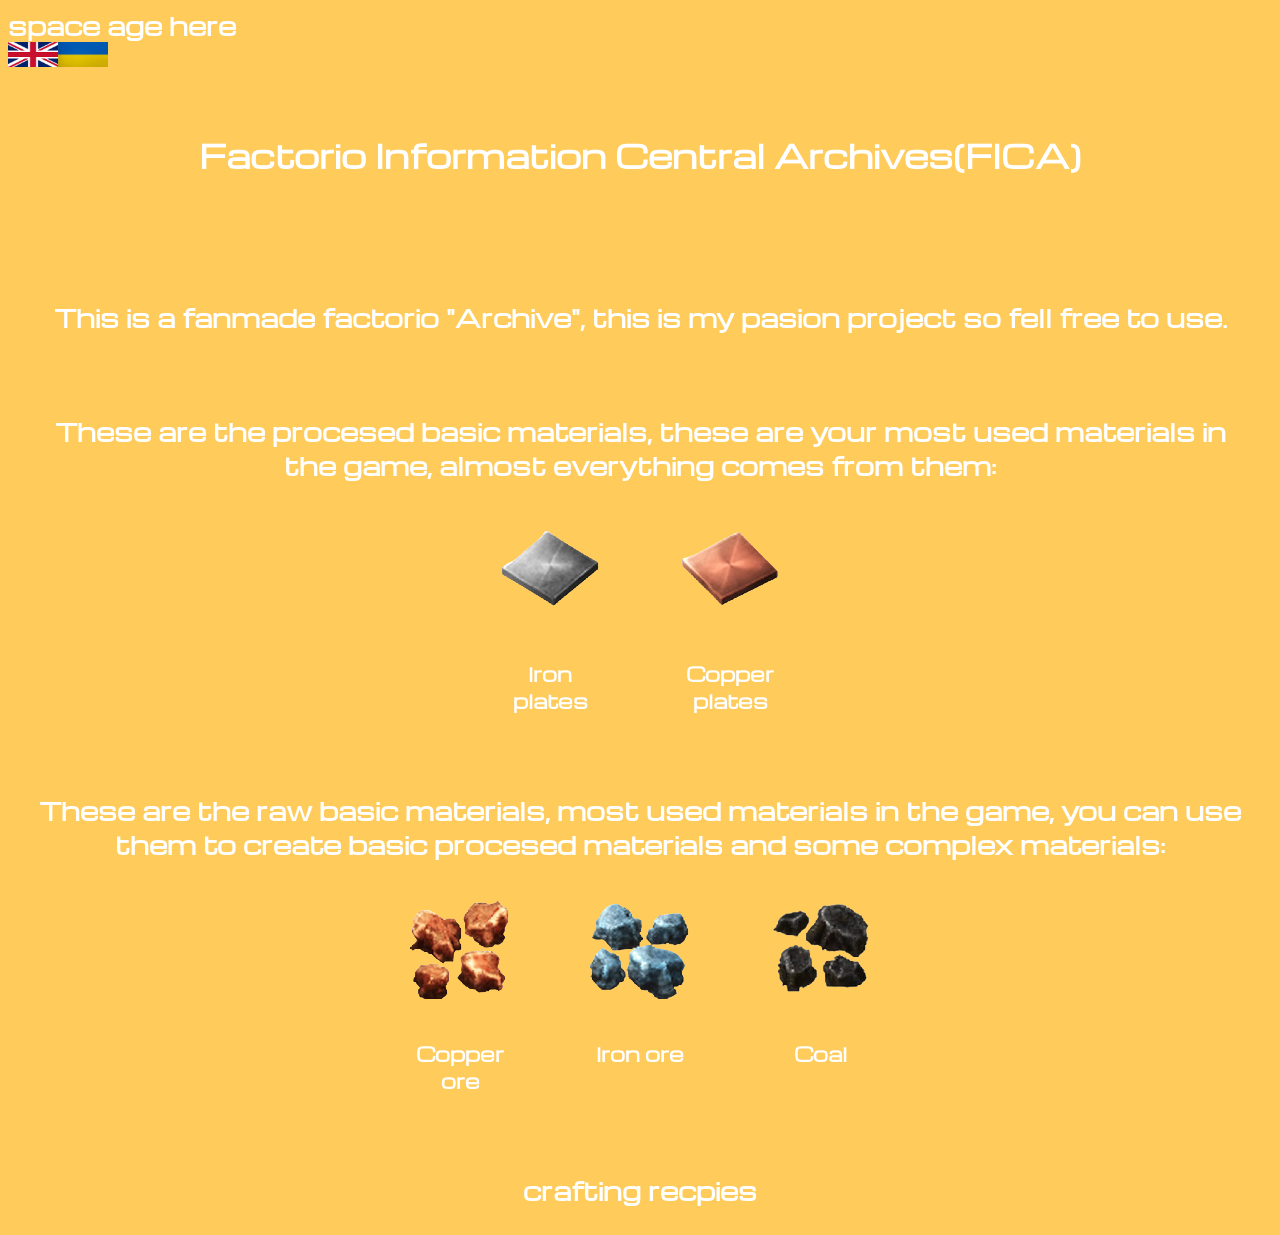
==== commit 6250a911: "v0.5.2 fixed title from Factorio Information Centeral Archives(FICA) to Factorio Information Central" ====
--- a/index.html
+++ b/index.html
@@ -30,7 +30,7 @@
     
 
     <div class="title-wrapper">
-        <h1 class="text">Factorio Information Centeral Archives(FICA)</h1>
+        <h1 class="text">Factorio Information Central Archives(FICA)</h1>
     </div>
 
 
@@ -89,240 +89,3 @@
     <script src="script.js"></script>
 </body>
 </html>
-<!--    template for image and text
-        <div class="">
-        <img src="images/.png" alt="" class="image">
-        <h3 class="text"></h3>
-        </div>
-
-        template for recepie: 
-                <div class="-recepie">
-
-            <div class="">
-                <img src="" alt="" class="image-for-crafting">
-                <h5 class="text"></h5>
-            </div>
-
-            <h2 class="text">and</h2>
-
-            <div class="">
-                <img src=".png" alt="" class="image-for-crafting">
-                <h3 class="text"></h3>
-            </div>
-
-            <h2 class="text">into</h2>
-
-            <div class="assembler_1">
-                <img src="assembler_1.png" alt="assembler_1" class="image-for-crafting">
-                <h3 class="text">assembler 1</h3>
-            </div>
-
-            <h2 class="text">or</h2>
-
-            <div class="engineer">
-                <img src="engineer.png" alt="engineer" class="image-for-crafting">
-                <h3 class="text">engineer</h3>
-            </div>
-            
-
-            <h2 class="text">=</h2>
-
-            <div class="">
-                <img src="" alt="" class="image-for-crafting">
-                <h3 class="text"></h3>
-            </div>
-
-        </div>
--->
-
-
-<!--
-
-    for later use:
-
-
-
-        <div class="basic-crafting-recepies">
-
-        
-
-        <div class="iron-gears-recepie">
-
-            <div class="iron-plates">
-                <img src="iron-plate.png" alt="iron-plates" class="image-for-crafting">
-                <h5 class="text">iron plates(2)</h5>
-            </div>
-
-            <h2 class="text">into</h2>
-
-            <div class="assembler_1">
-                <img src="assembler_1.png" alt="assembler_1" class="image-for-crafting">
-                <h3 class="text">assembler 1</h3>
-            </div>
-
-            <h2 class="text">or</h2>
-
-            <div class="engineer">
-                <img src="engineer.png" alt="engineer" class="image-for-crafting">
-                <h3 class="text">engineer</h3>
-            </div>
-            
-
-            <h2 class="text">=</h2>
-
-            <div class="iron-gears">
-                <img src="iron_gear.png" alt="iron-gears" class="image-for-crafting">
-                <h3 class="text">iron gear</h3>
-            </div>
-
-        </div>
-
-        <div class="copper-plates-recepie">
-
-            <div class="copper-ore">
-                <img src="copper-ore.png" alt="copper-ore" class="image-for-crafting">
-                <h5 class="text">copper ore</h5>
-            </div>
-
-            <h2 class="text">and</h2>
-
-            <div class="coal">
-                <img src="coal.png" alt="coal" class="image-for-crafting">
-                <h3 class="text">coal</h3>
-            </div>
-
-            <h2 class="text">into</h2>
-
-            <div class="furnace">
-                <img src="furnace.png" alt="furnace" class="image-for-crafting">
-                <h3 class="text">furnace</h3>
-            </div>
-
-            <h2 class="text">=</h2>
-
-            <div class="copper-plate">
-                <img src="copper-plate.png" alt="copper-plate" class="image-for-crafting">
-                <h3 class="text">copper plates</h3>
-            </div>
-
-        </div>
-
-        <div class="copper-cable-recepie">
-
-            <div class="copper-plate">
-                <img src="copper-plate.png" alt="copper-plate" class="image-for-crafting">
-                <h5 class="text">copper plate</h5>
-            </div>
-
-            <h2 class="text">into</h2>
-
-            <div class="assembler_1">
-                <img src="assembler_1.png" alt="assembler_1" class="image-for-crafting">
-                <h3 class="text">assembler 1</h3>
-            </div>
-
-            <h2 class="text">or</h2>
-
-            <div class="engineer">
-                <img src="engineer.png" alt="engineer" class="image-for-crafting">
-                <h3 class="text">engineer</h3>
-            </div>
-            
-
-            <h2 class="text">=</h2>
-
-            <div class="coper-cable">
-                <img src="copper cable.png" alt="copper-cable" class="image-for-crafting">
-                <h3 class="text">copper cable(2)</h3>
-            </div>
-
-        </div>
-
-        <div class="green-circuit-recepie">
-
-            <div class="iron-plates">
-                <img src="iron-plate.png" alt="iron-plate" class="image-for-crafting">
-                <h5 class="text">iron plate</h5>
-            </div>
-
-            <h2 class="text">and</h2>
-
-            <div class="copper-cable">
-                <img src="copper cable.png" alt="copper-cable" class="image-for-crafting">
-                <h3 class="text">copper cables(3)</h3>
-            </div>
-
-            <h2 class="text">into</h2>
-
-            <div class="assembler_1">
-                <img src="assembler_1.png" alt="assembler_1" class="image-for-crafting">
-                <h3 class="text">assembler 1</h3>
-            </div>
-
-            <h2 class="text">or</h2>
-
-            <div class="engineer">
-                <img src="engineer.png" alt="engineer" class="image-for-crafting">
-                <h3 class="text">engineer</h3>
-            </div>
-            
-
-            <h2 class="text">=</h2>
-
-            <div class="green-circuits">
-                <img src="green-circuits.png" alt="green-circuits" class="image-for-crafting">
-                <h3 class="text">green circuit</h3>
-            </div>
-
-        </div>
-
-        <div class="assembler-recepie">
-
-            <div class="green-circuits">
-                <img src="green-circuits.png" alt="green-circuits" class="image-for-crafting">
-                <h5 class="text">green circuits(3)</h5>
-            </div>
-
-            <h2 class="text">,</h2>
-
-            <div class="iron-gears">
-                <img src="iron_gear.png" alt="iron gears" class="image-for-crafting">
-                <h3 class="text">iron gears(5)</h3>
-            </div>
-
-            <h2 class="text">and</h2>
-
-            <div class="iron-plates">
-                <img src="iron-plate.png" alt="iron lates" class="image-for-crafting">
-                <h3 class="text">iron plates(9)</h3>
-            </div>
-
-            <h2 class="text">into</h2>
-
-            <div class="assembler_1">
-                <img src="assembler_1.png" alt="assembler_1" class="image-for-crafting">
-                <h3 class="text">assembler 1</h3>
-            </div>
-
-            <h2 class="text">or</h2>
-
-            <div class="engineer">
-                <img src="engineer.png" alt="engineer" class="image-for-crafting">
-                <h3 class="text">engineer</h3>
-            </div>
-            
-            <h2 class="text">=</h2>
-
-            <div class="assembler_1">
-                <img src="assembler_1.png" alt="assembler_1" class="image-for-crafting">
-                <h3 class="text">assembler 1</h3>
-            </div>
-
-        </div>
-
-    </div>
-
-
-
-
--->
--- a/style.css
+++ b/style.css
@@ -76,13 +76,7 @@
     margin: 0 auto; 
 }
 
-.iron-plates-recepie, 
-.steel-recepie,
-.assembler-recepie,
-.copper-plates-recepie,
-.iron-gears-recepie,
-.copper-cable-recepie,
-.green-circuit-recepie {
+.recepie {
     display: flex;
     flex-direction: row;  
     flex-wrap: wrap;       
@@ -92,13 +86,7 @@
     width: 100%;            
 }
 
-.iron-plates-recepie > div,
-.steel-recepie > div,
-.assembler-recepie > div,
-.copper-plates-recepie  > div,
-.iron-gears-recepie > div,
-.copper-cable-recepie > div,
-.green-circuit-recepie > div {
+.recepie > div{
     display: flex;
     flex-direction: column; 
     align-items: center;    
--- a/text.css
+++ b/text.css
@@ -18,7 +18,6 @@
     color: white;
     text-align: left;
     margin: 0px;
-    padding: 20px;
 }
 
 .text-centered-big {
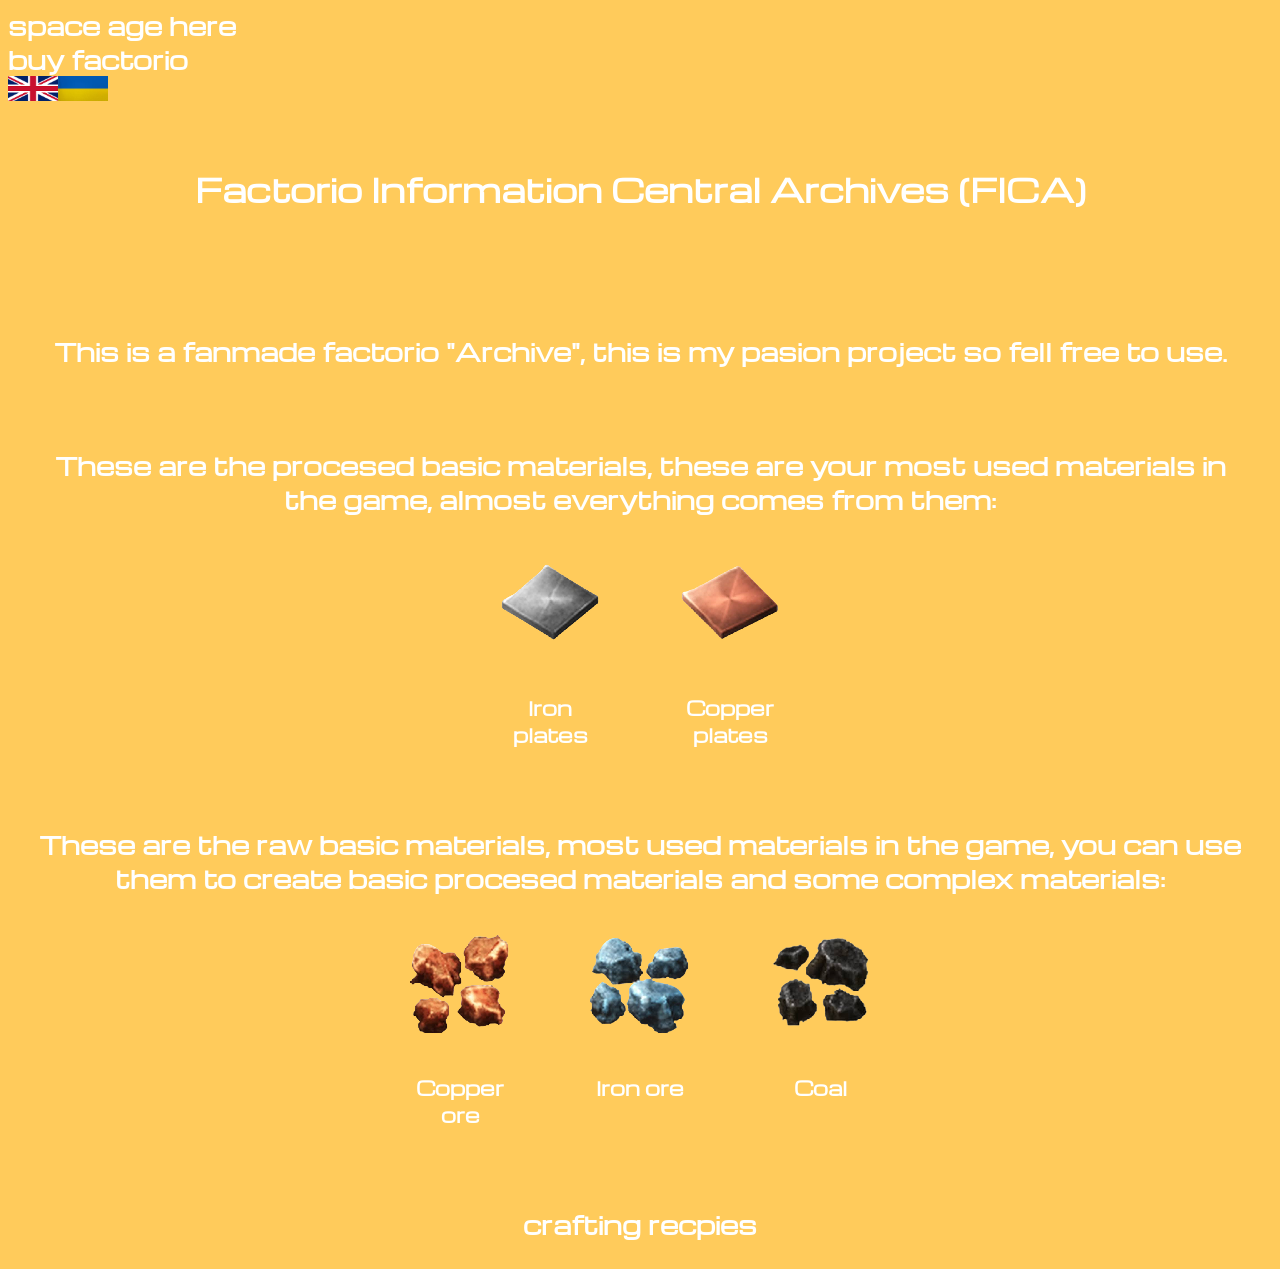
==== commit 5e0875ee: "V0.5.3 fixed not seeing the other paranthasis at the end of the title on mobile" ====
--- a/index.html
+++ b/index.html
@@ -24,13 +24,18 @@
         <h2 class="text-left">space age here</h2>
     </a>
 
+    <a href="https://factorio.com/download" class="back-nextpage-btn">
+        <h2 class="text-left">buy factorio</h2>
+    </a>
+
     <div>
         <a href="index.html"><img src="united-kingdom-flag.jpeg" alt="english" class="english"></a><a href="ukranian.html"><img src="ukraine_flag.jpeg" alt="українська" class="ukranian"></a>
     </div>
     
 
     <div class="title-wrapper">
-        <h1 class="text">Factorio Information Central Archives(FICA)</h1>
+        <h1 class="text">Factorio Information Central Archives
+            (FICA)</h1>
     </div>
 
 
